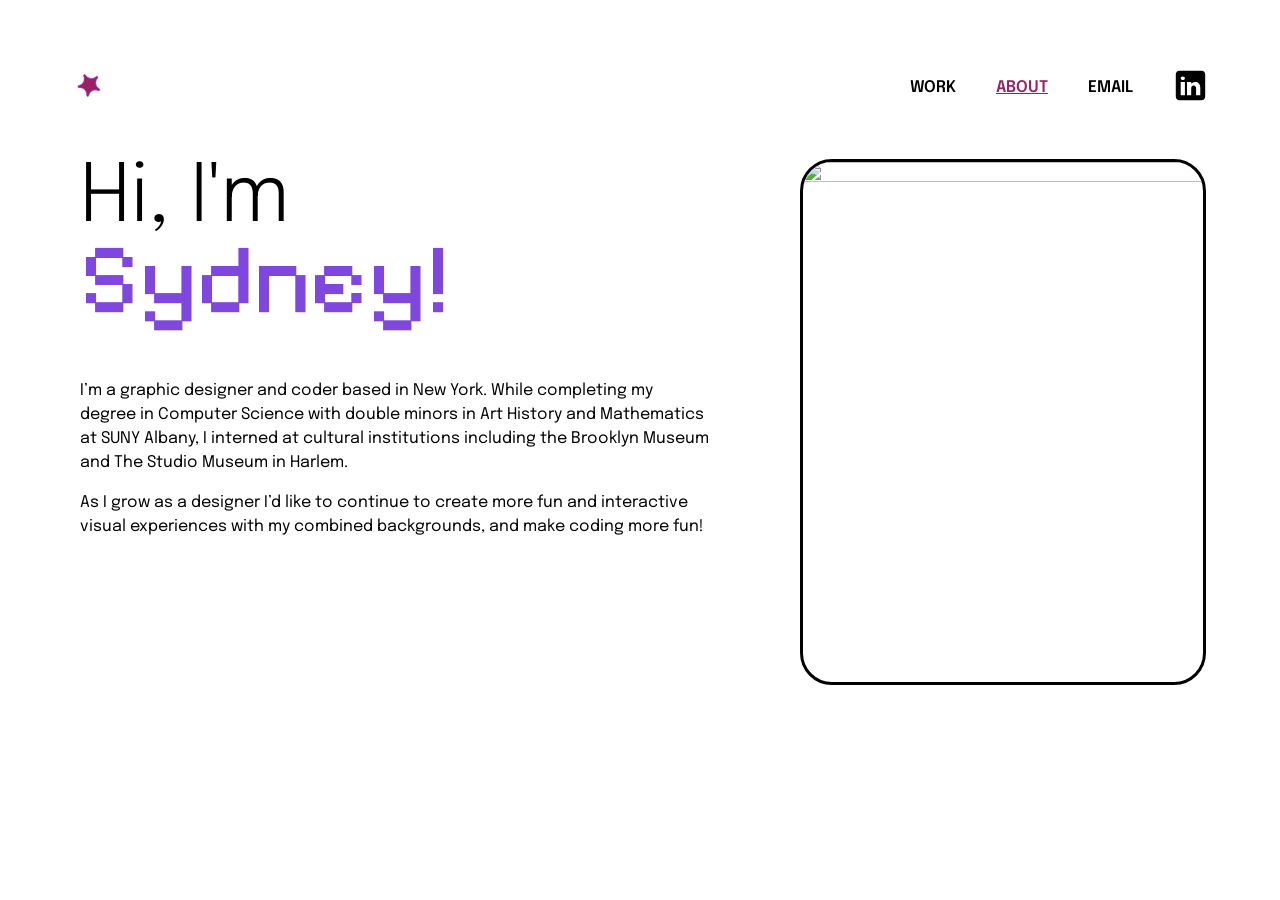
==== about/index.html @ f25e3a1c "Add files via upload" ====
<!DOCTYPE html>
<html lang = "en">
    <head>
        <meta charset="utf-8">
        <meta http-equiv="X-UA-Compatible" content="IE=edge">
        <meta name="description" content="">
        <meta name="viewport" content="width=device-width, initial-scale=1.0">
        <title>Sydney Pennington</title>
        <link rel="stylesheet" href="style.css">
        <link rel="preconnect" href="https://fonts.googleapis.com">
        <link rel="preconnect" href="https://fonts.gstatic.com" crossorigin>
        <link href="https://fonts.googleapis.com/css2?family=Epilogue:ital,wght@0,100..900;1,100..900&display=swap" rel="stylesheet">
        <link rel="stylesheet" href="https://fonts.googleapis.com/css2?family=Material+Symbols+Outlined:opsz,wght,FILL,GRAD@20..48,100..700,0..1,-50..200&icon_names=volume_off" />
        <link href="https://fonts.googleapis.com/css2?family=Pixelify+Sans:wght@400..700&display=swap" rel="stylesheet">
        <link rel="icon" type="image/x-icon" href="../assets/favicon.ico">
    </head>
    <button class="nav-button" aria-controls="primary-navigation" aria-expanded="false">
        <svg class="hamburger" viewBox="0 0 100 100" width="30"> 
            <rect class="first" 
            width="80" 
            height="7"
            x="10" y="25" rx="5">
            </rect>
            <rect class="middle" 
            width="80" 
            height="7"
            x="10" y="45" rx="5">
            </rect>
            <rect class="bottom" 
            width="80" 
            height="7"
            x="10" y="65" rx="5">
            </rect>
        </svg>
      </button>
   
    <nav id = "web-nav" class="primary-navigation">
        <ul>
            <li id = "home">
                <a href = "../index.html"> 
                    <svg id="Layer_1" data-name="Layer 1" xmlns="http://www.w3.org/2000/svg" viewBox="0 0 1036 947.2" Width="35px" height="35px">
                        <path class="cls-1" d="M780.89,627.29l-2.74-1.23c-118.33-53.04-255.34,17.22-281.31,144.26l-.33,1.63c-8.02,39.22-66.42,30.08-62.08-9.71l.04-.41c14.1-129.25-95.49-238.13-224.64-223.19l-1.23.14c-39.76,4.6-49.28-53.73-10.13-62.01l3.2-.68c126.66-26.81,196.01-163.92,142.54-281.83l-1.35-2.97c-16.53-36.45,36.09-63.34,55.95-28.59l.62,1.08c64.51,112.88,217.15,136.63,312.9,48.68l.3-.28c29.48-27.08,71.45,14.55,44.61,44.25l-1.12,1.24c-86.94,96.22-62.34,248.21,50.51,312.09l2.61,1.48c34.82,19.71,8.16,72.44-28.36,56.07Z"/>
                      </svg>
                </a>
            </li>
            <li id = "work" ><a href="../work/">WORK</a></li>
            <li id = "about"><a href="../about/">ABOUT</a></li>
            <li><a href="mailto:spennington022@gmail.com">EMAIL</a></li>
            <li><a target="_blank" href="https://www.linkedin.com/in/sydney-pennington-178b2b145/"><svg class= "linkedin-logo" xmlns="http://www.w3.org/2000/svg" xmlns:xlink="http://www.w3.org/1999/xlink" viewBox="0,0,256,256" width="35px" height="35px"><g fill-rule="nonzero" stroke="none" stroke-width="1" stroke-linecap="butt" stroke-linejoin="miter" stroke-miterlimit="10" stroke-dasharray="" stroke-dashoffset="0" font-family="none" font-weight="none" font-size="none" text-anchor="none" style="mix-blend-mode: normal;"><g transform="scale(5.12,5.12)" ><path d="M41,4h-32c-2.76,0 -5,2.24 -5,5v32c0,2.76 2.24,5 5,5h32c2.76,0 5,-2.24 5,-5v-32c0,-2.76 -2.24,-5 -5,-5zM17,20v19h-6v-19zM11,14.47c0,-1.4 1.2,-2.47 3,-2.47c1.8,0 2.93,1.07 3,2.47c0,1.4 -1.12,2.53 -3,2.53c-1.8,0 -3,-1.13 -3,-2.53zM39,39h-6c0,0 0,-9.26 0,-10c0,-2 -1,-4 -3.5,-4.04h-0.08c-2.42,0 -3.42,2.06 -3.42,4.04c0,0.91 0,10 0,10h-6v-19h6v2.56c0,0 1.93,-2.56 5.81,-2.56c3.97,0 7.19,2.73 7.19,8.26z"></path></g></g></svg></a></li> 
        </ul>
    </nav>
    <body>
        <div class = "content-wrapper">
            <div class = "intro-wrapper">
                <div class = "intro">
                    <h1>Hi, I'm<br><span class = "pixelated"> Sydney!</span></h1>
                    <p>I’m a graphic designer and coder based in New York. While completing my degree in Computer Science with double minors in Art History and Mathematics at SUNY Albany, I interned at cultural institutions including the Brooklyn Museum and The Studio Museum in Harlem.</p>
        
                    <p>As I grow as a designer I’d like to continue to create more fun and interactive visual experiences with my combined backgrounds, and make coding more fun!</p>
                </div>
            </div>
            <div class = "image-wrapper">
                <img src = "SYDNEY_ST.jpg" width = "500" height = "650">
            </div>
            
        </div>
        <script src= "../functions/nav.js" ></script>  
    </body>
</html>
---- about/style.css ----
body{
    display:flex;
    background: white;
    /* background:rgb(255, 200, 255); */
    flex-direction:column;
    cursor:url(../assets/ACTUAL_MOUSE@300x.png), auto;
    margin:3em 2em;
    /* background:violet; */
}

.nav{
    display:flex;
    margin:0 60px;
}

.nav-button{
    display:none;
}

.primary-navigation ul{
    /* border:2px solid red; */
    padding:0;
    display:flex;
    flex-direction: row;
    gap:var(--gap,2.5rem); /* --gap is the custom property and needs to be defined  */
    align-items:center;
    justify-content:flex-end;
    margin:20px 40px;
}

.primary-navigation li, .primary-navigation a{
    list-style: none;
    text-decoration: none;
    font-family:Epilogue, sans-serif;
    font-optical-sizing: auto;
    font-weight: 600;
    font-style: normal;
    color:black;
    padding:none;
    /* border:2px solid red; */
}

.primary-navigation a:hover, li:hover{
    text-decoration: underline;
    color:#9e1f63;
}

#home{
    margin-right:auto;
    margin-right:auto;
    fill: #9e1f63;
    stroke: #7f47dd;
    stroke-miterlimit: 10;
    stroke-width: 18px;
}

.linkedin-logo:hover{
    fill:#9e1f63;
}

#about a{
    text-decoration: underline;
    color:#9e1f63;
}


.content-wrapper{
    margin: 2em 3em;
    /* border: 2px solid #7f47dd; */
    display:flex;
    /* gap:3em; */
}

.intro-wrapper{
    /* border:2px solid #1f639e; */
    align-self:flex-start;
    margin: 0;
}

.pixelated{
    font-family: "Pixelify Sans", sans-serif;
    font-optical-sizing: auto;
    font-weight: 400;
    font-style: normal;
    font-size:1.25em;
    color:#7f47dd;
}

h1{
    font-family:Epilogue, sans-serif;
    font-optical-sizing: auto;
    font-weight: 300;
    font-style: normal;
    color:black;
    font-size:5em;
    padding:0;
    margin:0 0 50px;
    line-height:1em;
    /* border:2px solid orange; */
}

p{
    font-family:Epilogue, sans-serif;
    font-optical-sizing: auto;
    font-weight: 400;
    font-style: normal;
    color:black;
    font-size:1em;
    padding:0;
    max-width: 70ch;
    min-width:20ch;
    height:auto;
    line-height:1.5em;
    text-wrap:pretty;
}

/* -----------------------------------------IMAGE----------------------------------- */


.image-wrapper{
    max-width:400px;
    height:auto;
    /* margin: 0  0 1em 0; */
    margin-left:auto;
    /* border: 2px solid violet; */
}

.image-wrapper{
    img{
        /* max-inline-size:100%;
        aspect-ratio:3/2; */
        /* aspect-ratio: 3/2; */
        object-fit:cover;
        border-radius:2em;
        border:3px solid black;
        max-inline-size:100%;
        height:auto;
    }
}
  


@media(max-width:1100px){
    .content-wrapper{
        flex-direction:column;
    }

    .image-wrapper{
        /* align-self:flex-start; */
        /* align-self:flex-end; */
        margin:1em 0 0 0;
    }
/* 
    .intro-wrapper{
        align-self:flex-end;
    }
} */

}

@media (max-width:35em){

   
    .intro{
        flex-direction:column;
    }

    .primary-navigation{
        position:fixed;
        z-index:1000;
        inset: 0 0 0 30%;
        background:rgb(176, 40, 156);
        transform: translateX(100%);
    }

    .primary-navigation ul{
        flex-direction:column;
        margin:100px 0;
        --gap:2em;
    }

    .primary-navigation li, .primary-navigation a{
        margin:0;
        font-size:1.5rem;
        color:rgb(255, 200, 255);
    }


    .linkedin-logo{
        fill:rgb(255, 200, 255);
    }

    .linkedin-logo:hover{
        fill:white;
    }

    #about a{
        text-decoration: underline;
        color:rgb(255, 200, 255);
    }

    #work a:hover{
        text-decoration: underline;
        color:white;
    }

    #home{
        margin:0;
        fill:rgb(255, 200, 255);
    }

    #home:hover{
        fill:white;
    }

    .primary-navigation a:hover, li:hover{
        text-decoration: underline;
        color:white;
    }

    .primary-navigation.open{
        transform: translateX(0);
    }

    .primary-navigation.open{
        transform: translateX(0);
    }

    .mobile-nav-toggle{
        display:block;
        position:absolute;
        z-index:9999;
        background:teal;
        width:1em;
        aspect-ratio:1;
        top:2rem;
        right:2rem;
    }

    .nav-button {
        display: block;
        margin-left:auto;
        position:absolute;
        z-index:9999;
        background: none;
        border: none;
        padding: 0;
        cursor: pointer;
        right:2em;
    } 

    .hamburger{
        fill:#9e1f63;
        transition: transform 0.3s ease;
        transform-origin: center;
    }
    
  
    .first, .middle, .bottom {
        transition: transform 0.3s ease, opacity 0.3s ease;
        transform-origin: center; /* Set transform origin to center for proper rotation */
    }
    
    /* Initial state of the hamburger */
    .first, .bottom {
        transition: transform 0.3s ease;
    }
    
    .middle {
        transition: opacity 0.3s ease;
    }
    
    /* When menu is expanded */
    .nav-button[aria-expanded="true"] .first {
        transform: translateY(15px) rotate(45deg);
        fill:white;
    }
    
    .nav-button[aria-expanded="true"] .bottom {
        transform: translateY(-15px) rotate(-45deg);
        fill:white;
    }
    
    .nav-button[aria-expanded="true"] .middle {
        opacity: 0;
        fill:white;
    }

    .content-wrapper{
        margin:2em 0.5em;
    }

    h1{
        font-size:2.5em;
    }

    .pixelated{
        font-size:1.5em;
    }

}
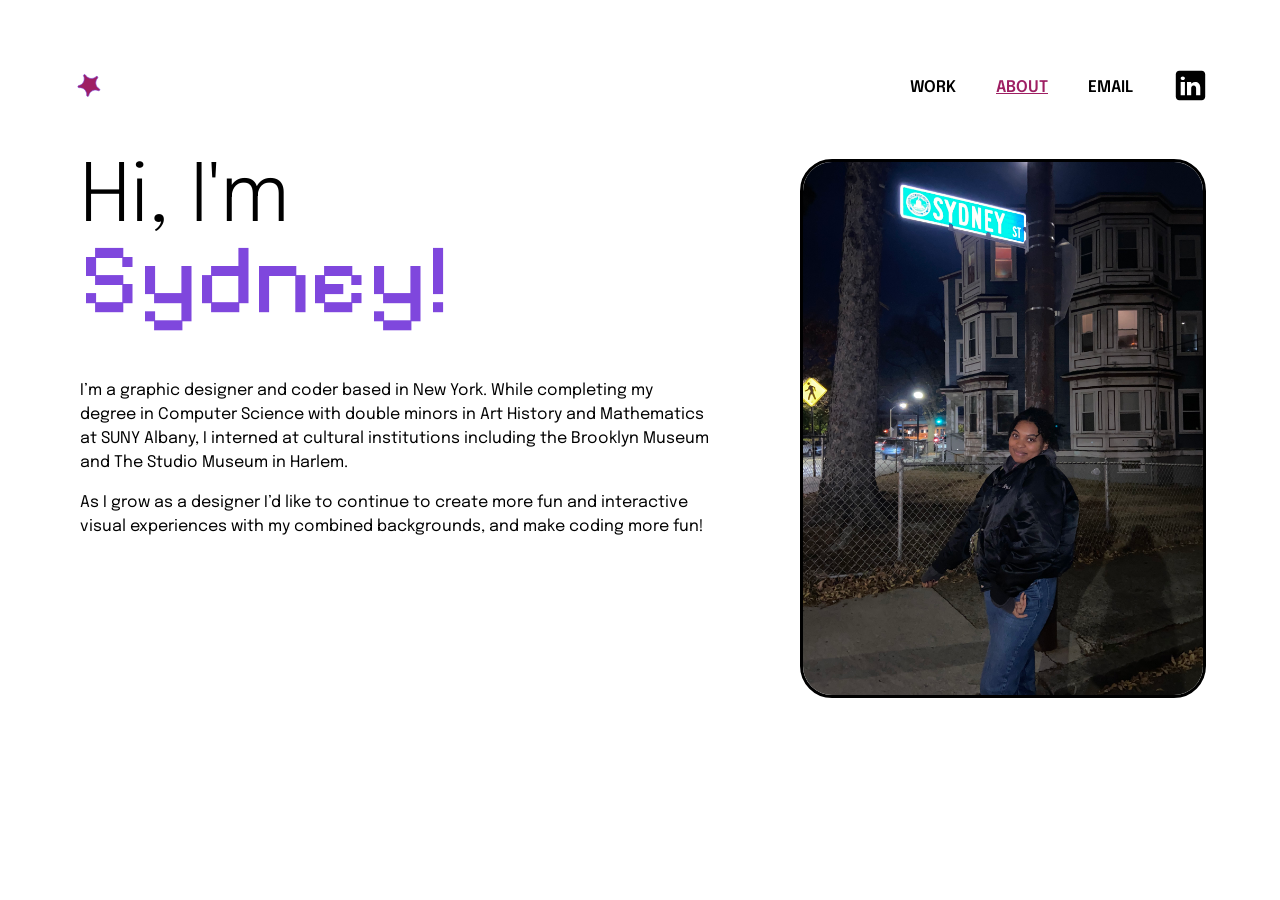
==== commit 87f209e5: "Update index.html" ====
--- a/about/index.html
+++ b/about/index.html
@@ -60,10 +60,10 @@
                 </div>
             </div>
             <div class = "image-wrapper">
-                <img src = "SYDNEY_ST.jpg" width = "500" height = "650">
+                <img src = "SYDNEY-ST.jpg" width = "500" height = "650">
             </div>
             
         </div>
         <script src= "../functions/nav.js" ></script>  
     </body>
-</html>+</html>
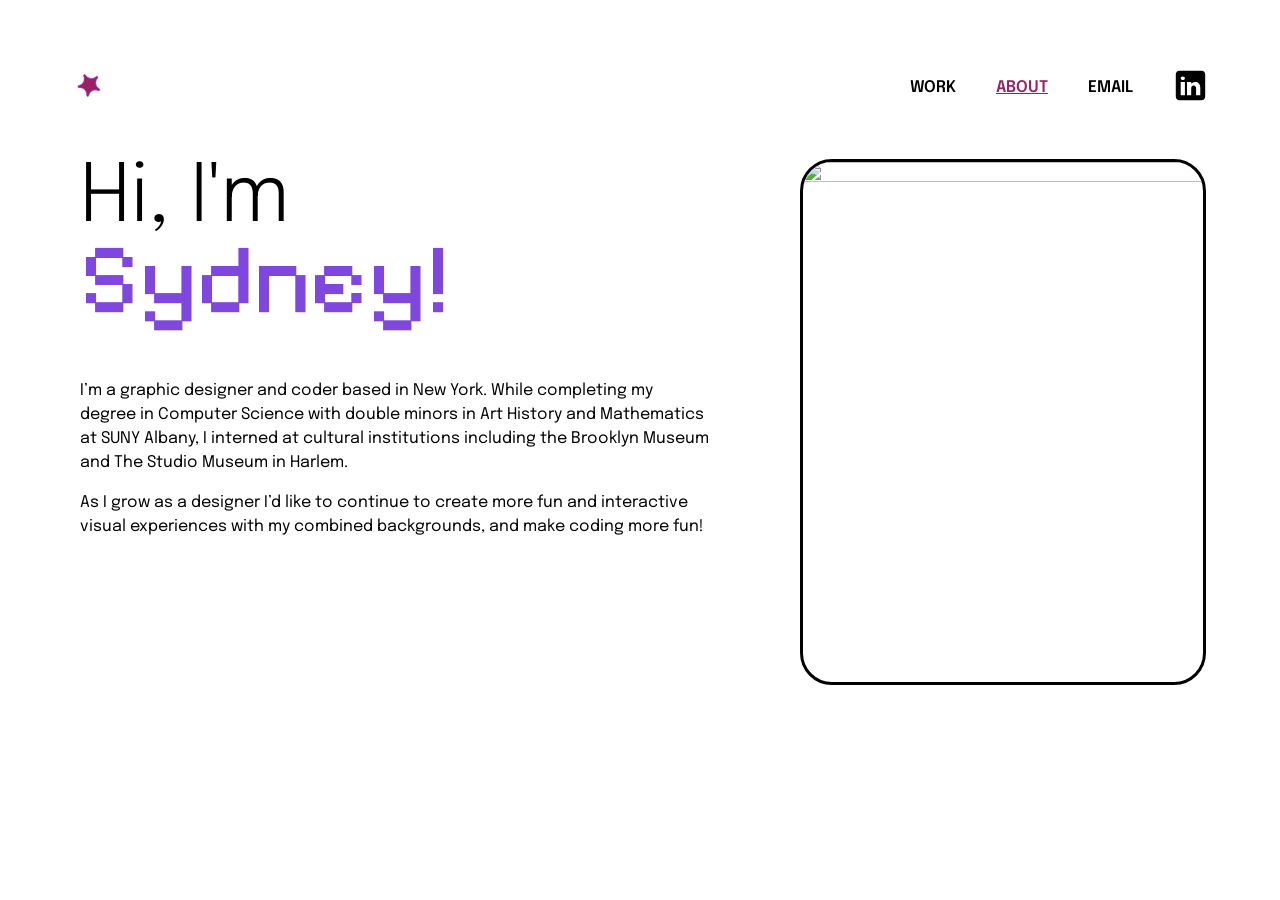
==== commit 8c2cd0bd: "Update image source in index.html" ====
--- a/about/index.html
+++ b/about/index.html
@@ -60,7 +60,7 @@
                 </div>
             </div>
             <div class = "image-wrapper">
-                <img src = "SYDNEY-ST.jpg" width = "500" height = "650">
+                <img src = "../assets/sydney-st-daytime.jpg" width = "500" height = "650">
             </div>
             
         </div>
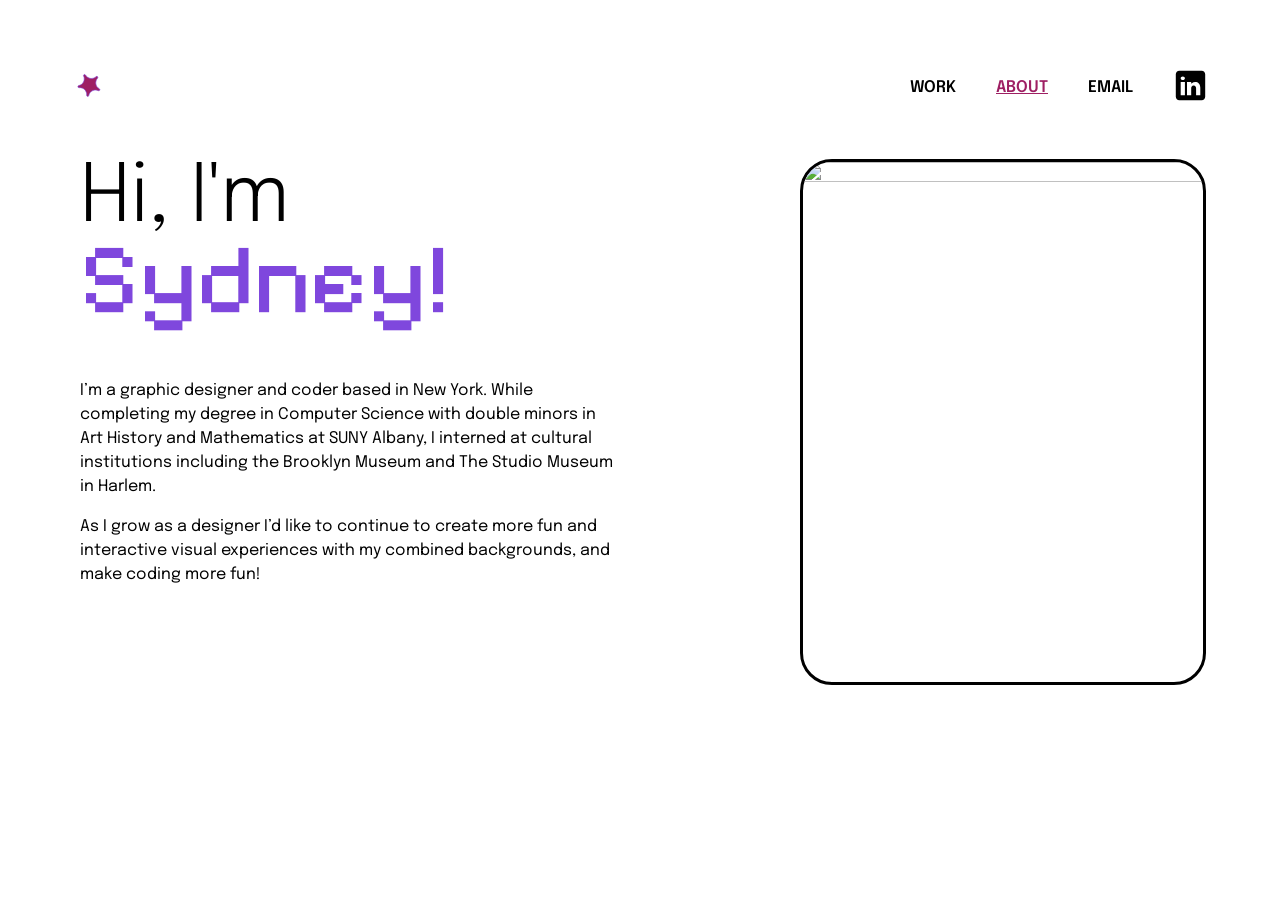
==== commit d4340479: "Fix image source path in index.html" ====
--- a/about/index.html
+++ b/about/index.html
@@ -60,7 +60,7 @@
                 </div>
             </div>
             <div class = "image-wrapper">
-                <img src = "../assets/sydney-st-daytime.jpg" width = "500" height = "650">
+                <img src = "./assets/sydney-st-daytime.jpg" width = "500" height = "650">
             </div>
             
         </div>
--- a/about/style.css
+++ b/about/style.css
@@ -1,11 +1,9 @@
 body{
     display:flex;
     background: white;
-    /* background:rgb(255, 200, 255); */
     flex-direction:column;
     cursor:url(../assets/ACTUAL_MOUSE@300x.png), auto;
     margin:3em 2em;
-    /* background:violet; */
 }
 
 .nav{
@@ -66,13 +64,12 @@
 
 .content-wrapper{
     margin: 2em 3em;
-    /* border: 2px solid #7f47dd; */
-    display:flex;
-    /* gap:3em; */
+    display:grid;
+    grid-template-columns: 2fr 1fr;
+    gap:4em;
 }
 
 .intro-wrapper{
-    /* border:2px solid #1f639e; */
     align-self:flex-start;
     margin: 0;
 }
@@ -107,8 +104,7 @@
     color:black;
     font-size:1em;
     padding:0;
-    max-width: 70ch;
-    min-width:20ch;
+    max-width: 60ch;
     height:auto;
     line-height:1.5em;
     text-wrap:pretty;
@@ -118,18 +114,12 @@
 
 
 .image-wrapper{
-    max-width:400px;
+    min-width:400px;
     height:auto;
-    /* margin: 0  0 1em 0; */
-    margin-left:auto;
-    /* border: 2px solid violet; */
 }
 
 .image-wrapper{
     img{
-        /* max-inline-size:100%;
-        aspect-ratio:3/2; */
-        /* aspect-ratio: 3/2; */
         object-fit:cover;
         border-radius:2em;
         border:3px solid black;
@@ -139,31 +129,33 @@
 }
   
 
-
-@media(max-width:1100px){
+@media(max-width:1000px){
     .content-wrapper{
-        flex-direction:column;
-    }
-
-    .image-wrapper{
-        /* align-self:flex-start; */
-        /* align-self:flex-end; */
-        margin:1em 0 0 0;
-    }
-/* 
-    .intro-wrapper{
-        align-self:flex-end;
-    }
-} */
-
-}
+        grid-template-columns: 1fr;
+    }
+
+
+.image-wrapper{
+   min-width:200px;
+    height:auto;
+}
+
+.content-wrapper{
+    gap:2em;
+}
+
+
+}
+
 
 @media (max-width:35em){
-
-   
     .intro{
         flex-direction:column;
     }
+
+    .content-wrapper{
+        margin:2em 1em;
+    }    
 
     .primary-navigation{
         position:fixed;
@@ -286,9 +278,9 @@
         fill:white;
     }
 
-    .content-wrapper{
+    /* .content-wrapper{
         margin:2em 0.5em;
-    }
+    } */
 
     h1{
         font-size:2.5em;
@@ -299,4 +291,8 @@
     }
 
 }
- + 
+ 
+    
+
+ 
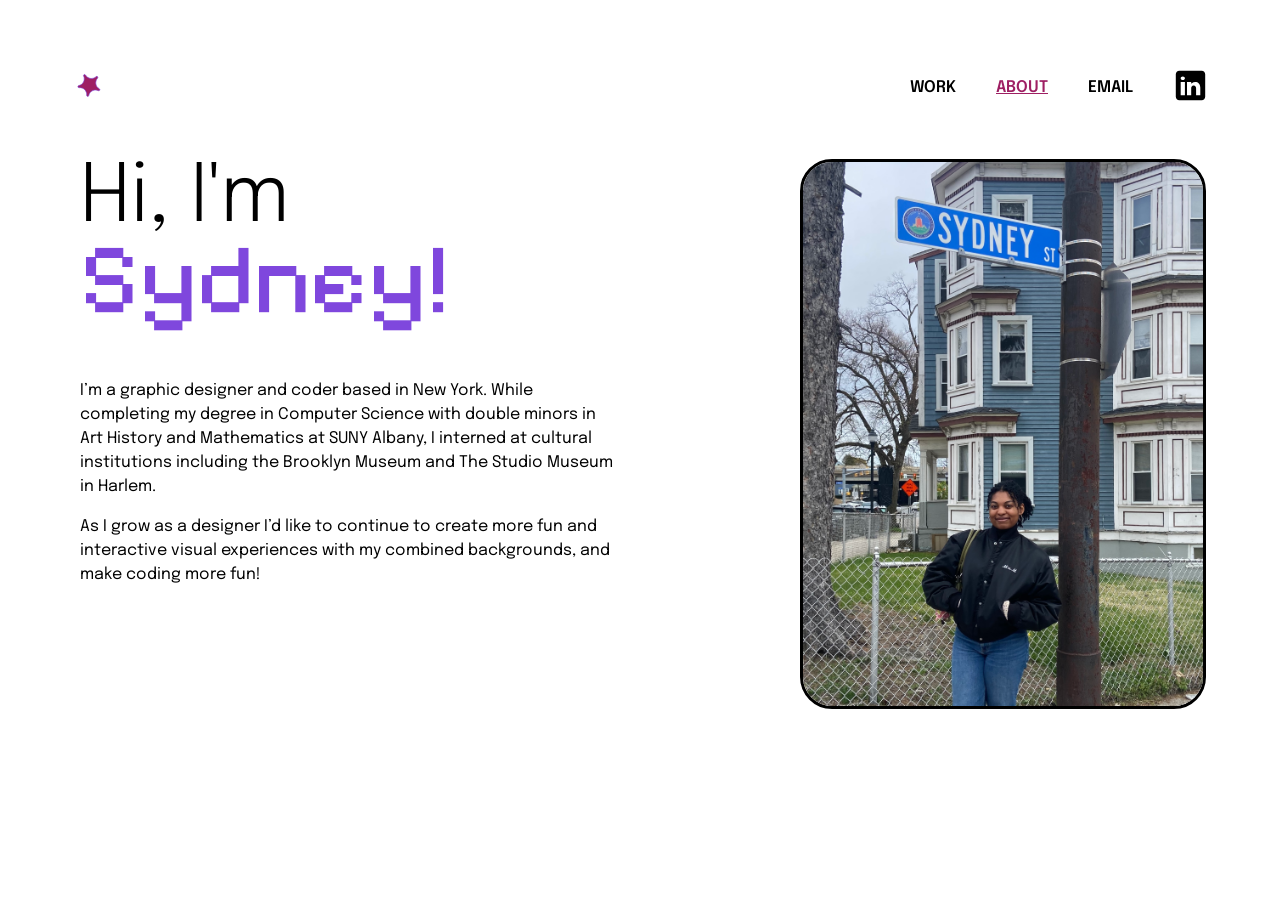
==== commit 94301626: "Update image source path in index.html" ====
--- a/about/index.html
+++ b/about/index.html
@@ -60,7 +60,7 @@
                 </div>
             </div>
             <div class = "image-wrapper">
-                <img src = "./assets/sydney-st-daytime.jpg" width = "500" height = "650">
+                <img src = "../assets/sydney-st-daytime.jpg" width = "500" height = "650">
             </div>
             
         </div>
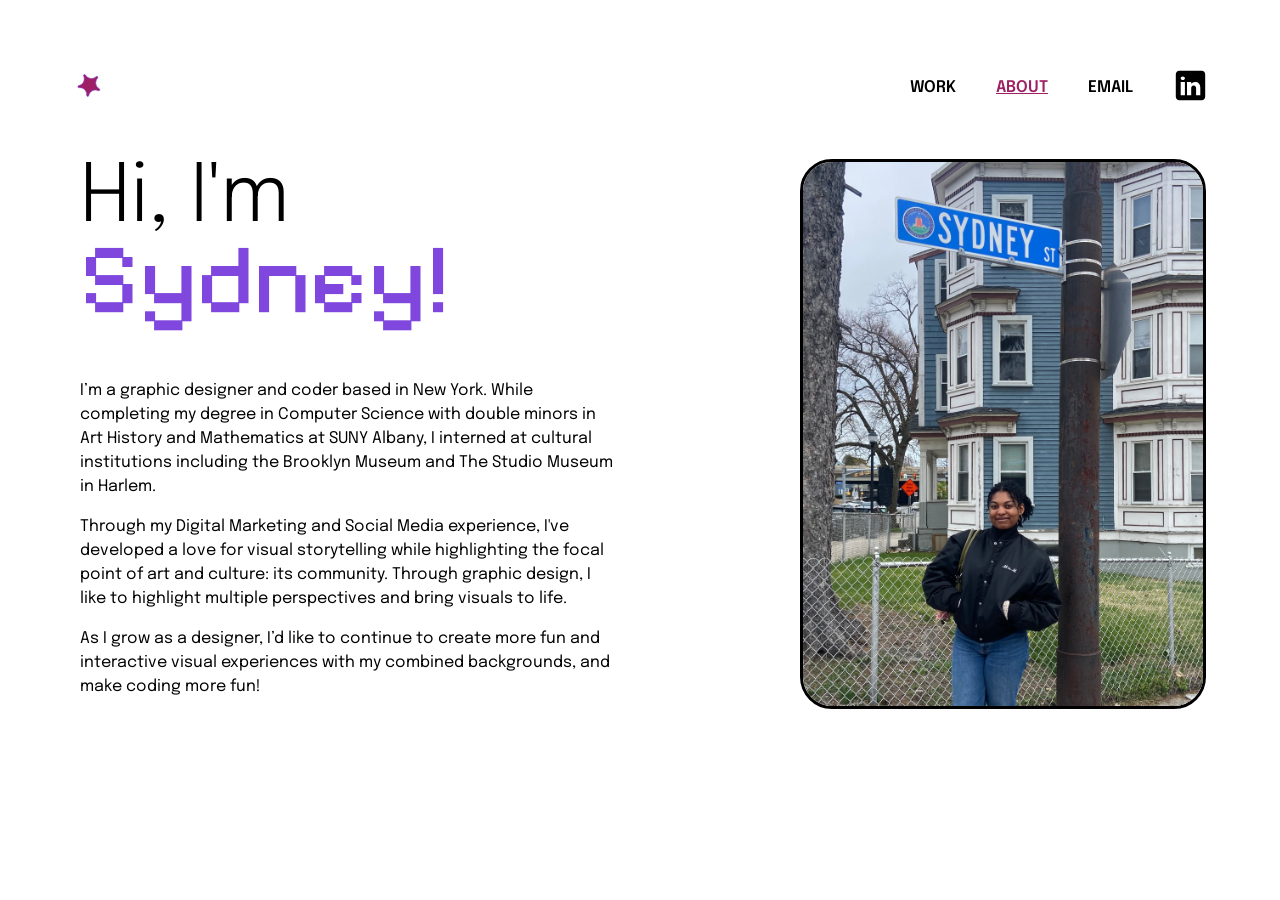
==== commit 3e1c630f: "Fix grammatical error in introduction paragraph Corrected a minor grammatical error in the text." ====
--- a/about/index.html
+++ b/about/index.html
@@ -55,8 +55,10 @@
                 <div class = "intro">
                     <h1>Hi, I'm<br><span class = "pixelated"> Sydney!</span></h1>
                     <p>I’m a graphic designer and coder based in New York. While completing my degree in Computer Science with double minors in Art History and Mathematics at SUNY Albany, I interned at cultural institutions including the Brooklyn Museum and The Studio Museum in Harlem.</p>
+
+                    <p>Through my Digital Marketing and Social Media experience, I've developed a love for visual storytelling while highlighting the focal point of art and culture: its community. Through graphic design, I like to highlight multiple perspectives and bring visuals to life. </p>
         
-                    <p>As I grow as a designer I’d like to continue to create more fun and interactive visual experiences with my combined backgrounds, and make coding more fun!</p>
+                    <p>As I grow as a designer, I’d like to continue to create more fun and interactive visual experiences with my combined backgrounds, and make coding more fun!</p>
                 </div>
             </div>
             <div class = "image-wrapper">
